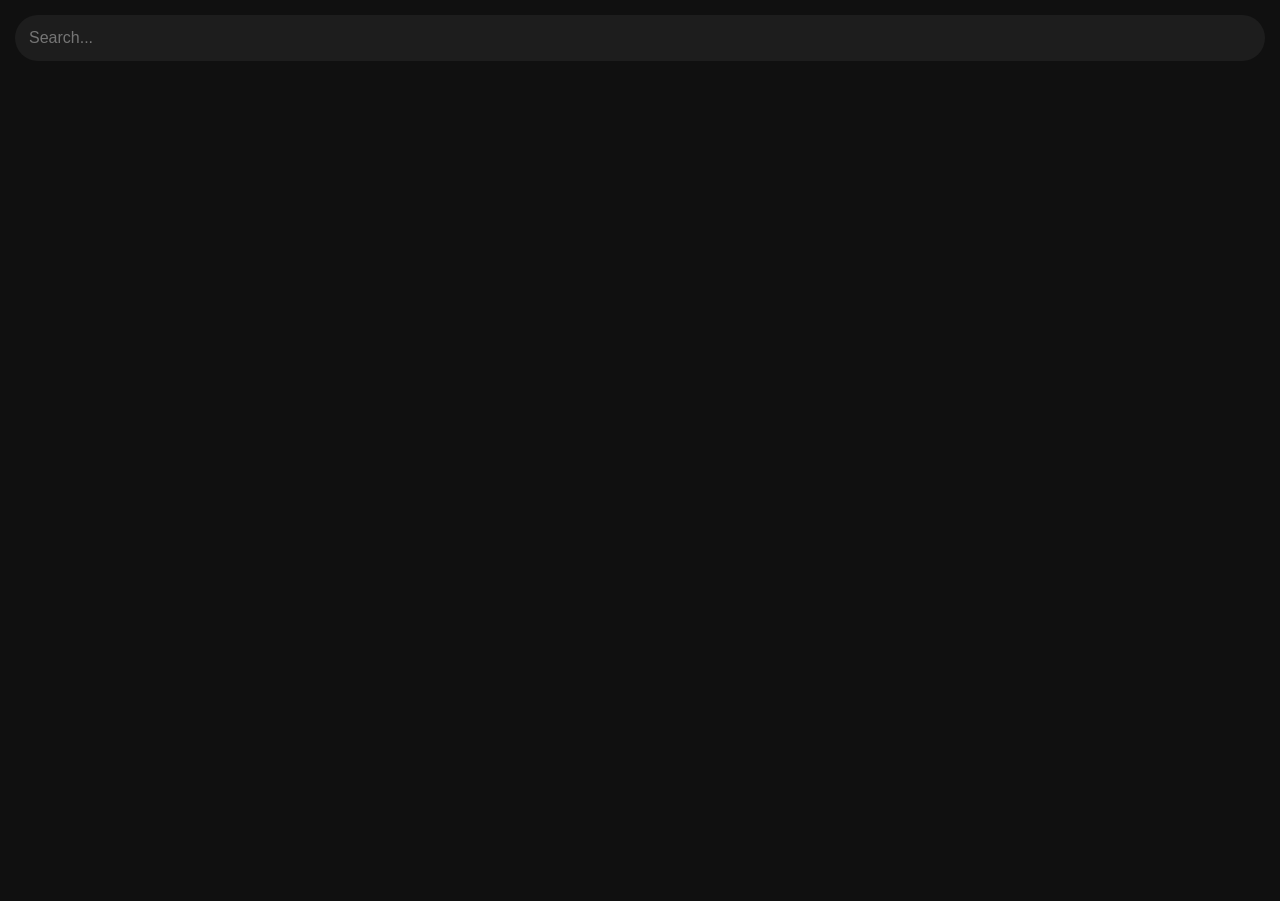
==== index.html @ e72504ae "Add files via upload" ====
<!DOCTYPE html>
<html lang="en">
<head>

<meta charset="UTF-8">
<meta name="viewport" content="width=device-width, initial-scale=1">

<title>Vectras VM Shop</title>

<style>

*{
margin:0;
padding:0;
box-sizing:border-box;
font-family:Arial,sans-serif;
}

body{
background:#101010;
color:white;
height:100vh;
overflow:hidden;
}

.header{
padding:15px;
}

.search{
width:100%;
padding:14px;
background:#1d1d1d;
border:none;
border-radius:25px;
color:white;
font-size:16px;
outline:none;
}

.vmList{
height:calc(100vh - 75px);
overflow-y:auto;
padding:12px;
}

.vm{
display:flex;
align-items:center;
background:#1d1d1d;
padding:14px;
border-radius:16px;
margin-bottom:12px;
cursor:pointer;
transition:.2s;
}

.vm:hover{
background:#292929;
}

.icon{
width:50px;
height:50px;
margin-right:15px;
flex-shrink:0;
}

.icon img{
width:100%;
height:100%;
object-fit:contain;
}

.info{
flex:1;
}

.name{
font-size:20px;
font-weight:bold;
}

.details{
margin-top:5px;
font-size:14px;
color:#aaa;
}

.arrow{
font-size:24px;
color:#666;
}

</style>

</head>

<body>

<div class="header">

<input
id="search"
class="search"
placeholder="Search..."
oninput="filterVMs()">

</div>

<div id="vmList" class="vmList"></div>

<script>

let allVMs=[];

async function loadVMs(){

const files=await fetch("vms/index.json").then(r=>r.json());

const promises=files.map(file=>
fetch("vms/"+file).then(r=>r.json())
);

allVMs=await Promise.all(promises);

allVMs.sort((a,b)=>
a.name.localeCompare(b.name)
);

render(allVMs);

}

function render(vms){

const list=document.getElementById("vmList");

list.innerHTML="";

vms.forEach(vm=>{

list.innerHTML+=`

<div class="vm"
onclick="window.open('${vm.download}','_blank')">

<div class="icon">

<img src="${vm.icon}">

</div>

<div class="info">

<div class="name">
${vm.name}
</div>

<div class="details">
${vm.details}
</div>

</div>

<div class="arrow">
➜
</div>

</div>

`;

});

}

function filterVMs(){

const search=document
.getElementById("search")
.value
.toLowerCase();

const filtered=allVMs.filter(vm=>

vm.name.toLowerCase().includes(search) ||

vm.details.toLowerCase().includes(search)

);

render(filtered);

}

loadVMs();

</script>

</body>
</html>
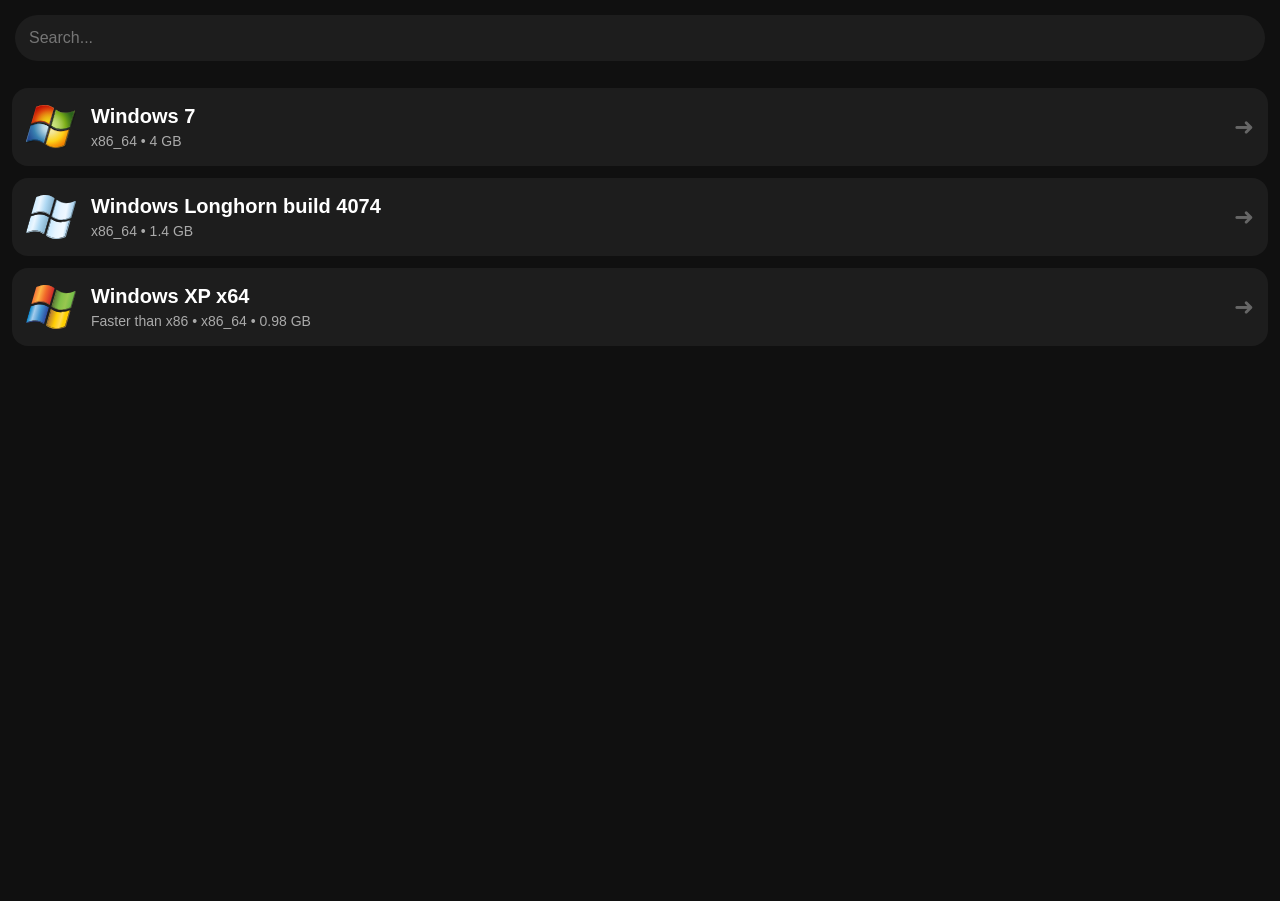
==== commit 67cf960a: "Add favicon link to index.html" ====
--- a/index.html
+++ b/index.html
@@ -5,7 +5,8 @@
 <meta charset="UTF-8">
 <meta name="viewport" content="width=device-width, initial-scale=1">
 
-<title>Vectras VM Shop</title>
+<title>Vectras Catalog</title>
+<link rel="icon" type="image/x-icon" href="./favicon.ico">
 
 <style>
 
@@ -119,7 +120,7 @@
 const files=await fetch("vms/index.json").then(r=>r.json());
 
 const promises=files.map(file=>
-fetch("vms/"+file).then(r=>r.json())
+fetch("vms/"+file+".json").then(r=>r.json())
 );
 
 allVMs=await Promise.all(promises);
@@ -199,4 +200,4 @@
 </script>
 
 </body>
-</html>+</html>
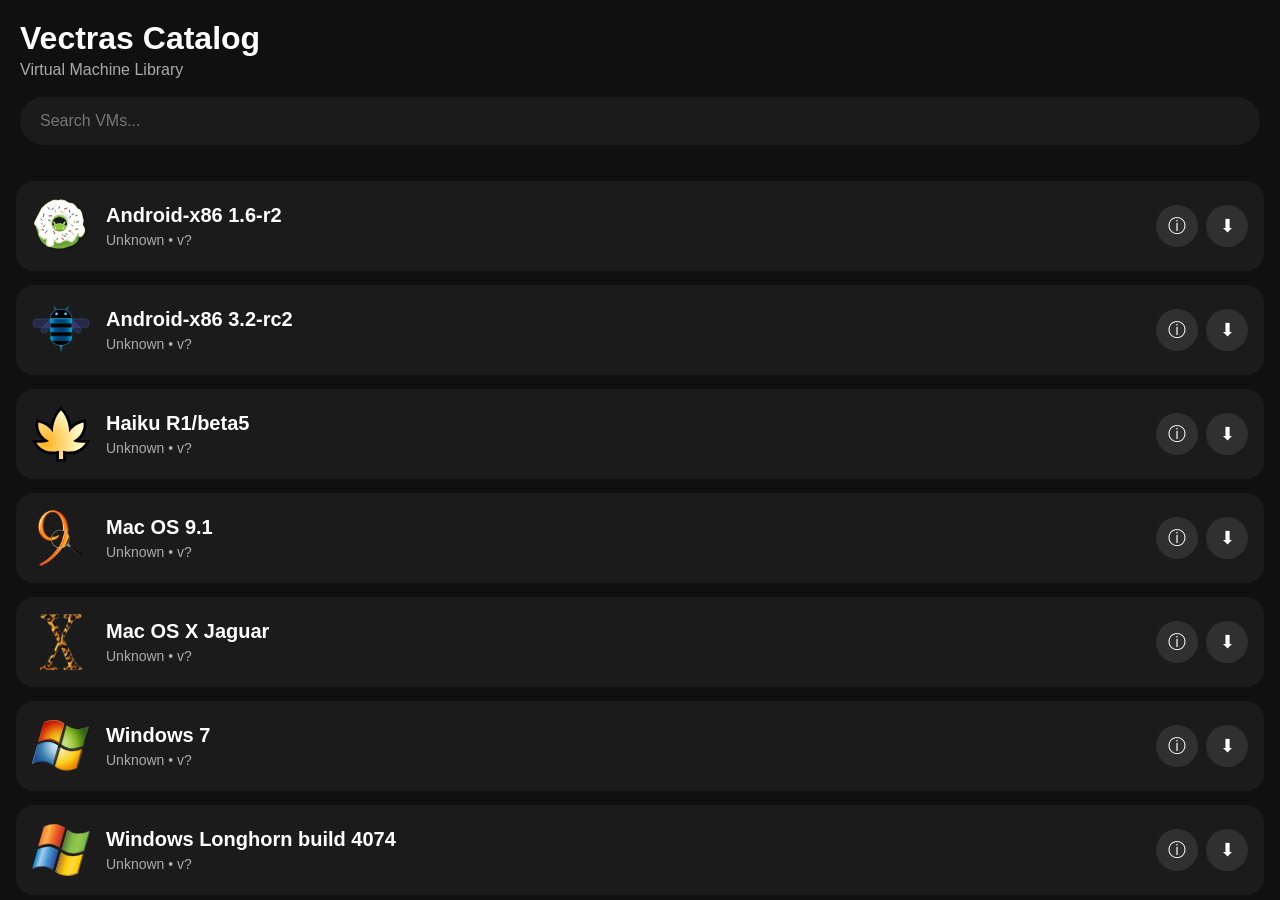
==== commit 929ef1a6: "Updated index.html" ====
--- a/index.html
+++ b/index.html
@@ -6,198 +6,185 @@
 <meta name="viewport" content="width=device-width, initial-scale=1">
 
 <title>Vectras Catalog</title>
-<link rel="icon" type="image/x-icon" href="./favicon.ico">
 
-<style>
-
-*{
-margin:0;
-padding:0;
-box-sizing:border-box;
-font-family:Arial,sans-serif;
-}
-
-body{
-background:#101010;
-color:white;
-height:100vh;
-overflow:hidden;
-}
-
-.header{
-padding:15px;
-}
-
-.search{
-width:100%;
-padding:14px;
-background:#1d1d1d;
-border:none;
-border-radius:25px;
-color:white;
-font-size:16px;
-outline:none;
-}
-
-.vmList{
-height:calc(100vh - 75px);
-overflow-y:auto;
-padding:12px;
-}
-
-.vm{
-display:flex;
-align-items:center;
-background:#1d1d1d;
-padding:14px;
-border-radius:16px;
-margin-bottom:12px;
-cursor:pointer;
-transition:.2s;
-}
-
-.vm:hover{
-background:#292929;
-}
-
-.icon{
-width:50px;
-height:50px;
-margin-right:15px;
-flex-shrink:0;
-}
-
-.icon img{
-width:100%;
-height:100%;
-object-fit:contain;
-}
-
-.info{
-flex:1;
-}
-
-.name{
-font-size:20px;
-font-weight:bold;
-}
-
-.details{
-margin-top:5px;
-font-size:14px;
-color:#aaa;
-}
-
-.arrow{
-font-size:24px;
-color:#666;
-}
-
-</style>
+<link rel="stylesheet" href="style.css">
 
 </head>
 
 <body>
 
-<div class="header">
+<header class="header">
+
+<div class="title">
+<h1>Vectras Catalog</h1>
+<p>Virtual Machine Library</p>
+</div>
+
+<div class="searchContainer">
 
 <input
 id="search"
-class="search"
-placeholder="Search..."
+type="text"
+placeholder="Search VMs..."
 oninput="filterVMs()">
 
 </div>
 
-<div id="vmList" class="vmList"></div>
+</header>
 
-<script>
+<main>
 
-let allVMs=[];
-
-async function loadVMs(){
-
-const files=await fetch("vms/index.json").then(r=>r.json());
-
-const promises=files.map(file=>
-fetch("vms/"+file+".json").then(r=>r.json())
-);
-
-allVMs=await Promise.all(promises);
-
-allVMs.sort((a,b)=>
-a.name.localeCompare(b.name)
-);
-
-render(allVMs);
-
-}
-
-function render(vms){
-
-const list=document.getElementById("vmList");
-
-list.innerHTML="";
-
-vms.forEach(vm=>{
-
-list.innerHTML+=`
-
-<div class="vm"
-onclick="window.open('${vm.download}','_blank')">
-
-<div class="icon">
-
-<img src="${vm.icon}">
+<div
+id="vmList"
+class="vmList">
 
 </div>
 
-<div class="info">
+</main>
 
-<div class="name">
-${vm.name}
+<!-- ========================= -->
+
+<div
+id="infoModal"
+class="modal">
+
+<div class="modalCard">
+
+<div class="modalHeader">
+
+<div>
+
+<h2 id="vmTitle">
+Loading...
+</h2>
+
+<p id="vmSubtitle">
+</p>
+
 </div>
 
-<div class="details">
-${vm.details}
+<button
+class="closeButton"
+onclick="closeInfo()">
+
+✕
+
+</button>
+
+</div>
+
+<div class="tabBar">
+
+<button
+class="tab active"
+onclick="openTab('information')">
+
+Information
+
+</button>
+
+<button
+class="tab"
+onclick="openTab('qemu')">
+
+QEMU
+
+</button>
+
+</div>
+
+<div
+id="information"
+class="tabContent active">
+
+<table class="infoTable">
+
+<tr>
+
+<td>Name</td>
+
+<td id="infoName"></td>
+
+</tr>
+
+<tr>
+
+<td>Author</td>
+
+<td id="infoAuthor"></td>
+
+</tr>
+
+<tr>
+
+<td>Version</td>
+
+<td id="infoVersion"></td>
+
+</tr>
+
+<tr>
+
+<td>Architecture</td>
+
+<td id="infoArch"></td>
+
+</tr>
+
+<tr>
+
+<td>File Size</td>
+
+<td id="infoFileSize"></td>
+
+</tr>
+
+<tr>
+
+<td>Disk Size</td>
+
+<td id="infoDiskSize"></td>
+
+</tr>
+
+</table>
+
+<h3>Description</h3>
+
+<p id="infoDescription"></p>
+
+<a
+id="infoSource"
+target="_blank">
+
+Description Source
+
+</a>
+
+</div>
+
+<div
+id="qemu"
+class="tabContent">
+
+<h3>QEMU Command</h3>
+
+<pre id="qemuCommand"></pre>
+
+<h3>Decoded</h3>
+
+<div
+id="qemuDecoded">
+
 </div>
 
 </div>
 
-<div class="arrow">
-➜
 </div>
 
 </div>
 
-`;
-
-});
-
-}
-
-function filterVMs(){
-
-const search=document
-.getElementById("search")
-.value
-.toLowerCase();
-
-const filtered=allVMs.filter(vm=>
-
-vm.name.toLowerCase().includes(search) ||
-
-vm.details.toLowerCase().includes(search)
-
-);
-
-render(filtered);
-
-}
-
-loadVMs();
-
-</script>
+<script src="script.js"></script>
 
 </body>
-</html>
+</html>
--- a/style.css
+++ b/style.css
@@ -0,0 +1,420 @@
+:root{
+
+--bg:#101010;
+--surface:#1b1b1b;
+--surface2:#252525;
+--accent:#4CAF50;
+--text:#ffffff;
+--sub:#aaaaaa;
+--radius:18px;
+
+}
+
+*{
+margin:0;
+padding:0;
+box-sizing:border-box;
+font-family:Arial,sans-serif;
+}
+
+body{
+
+background:var(--bg);
+color:var(--text);
+height:100vh;
+display:flex;
+flex-direction:column;
+overflow:hidden;
+
+}
+
+.header{
+
+padding:20px;
+
+}
+
+.title h1{
+
+font-size:32px;
+
+}
+
+.title p{
+
+color:var(--sub);
+margin-top:4px;
+
+}
+
+.searchContainer{
+
+margin-top:18px;
+
+}
+
+#search{
+
+width:100%;
+padding:15px 20px;
+border:none;
+outline:none;
+border-radius:999px;
+
+background:var(--surface);
+
+color:white;
+
+font-size:16px;
+
+}
+
+main{
+
+flex:1;
+overflow:hidden;
+
+}
+
+.vmList{
+
+height:100%;
+overflow-y:auto;
+
+padding:16px;
+
+}
+
+.vm{
+
+display:flex;
+
+align-items:center;
+
+background:var(--surface);
+
+border-radius:var(--radius);
+
+padding:16px;
+
+margin-bottom:14px;
+
+transition:.25s;
+
+cursor:pointer;
+
+}
+
+.vm:hover{
+
+background:var(--surface2);
+
+transform:translateY(-2px);
+
+}
+
+.vmIcon{
+
+width:58px;
+height:58px;
+
+margin-right:16px;
+
+flex-shrink:0;
+
+}
+
+.vmIcon img{
+
+width:100%;
+height:100%;
+
+object-fit:contain;
+
+}
+
+.vmInfo{
+
+flex:1;
+
+}
+
+.vmName{
+
+font-size:20px;
+font-weight:bold;
+
+}
+
+.vmDetails{
+
+margin-top:5px;
+
+color:var(--sub);
+
+font-size:14px;
+
+}
+
+.vmButtons{
+
+display:flex;
+
+align-items:center;
+
+gap:8px;
+
+}
+
+.vmButtons button{
+
+width:42px;
+height:42px;
+
+border:none;
+
+border-radius:50%;
+
+background:#303030;
+
+color:white;
+
+cursor:pointer;
+
+font-size:18px;
+
+transition:.2s;
+
+}
+
+.vmButtons button:hover{
+
+background:#444;
+
+}
+
+.modal{
+
+position:fixed;
+
+left:0;
+top:0;
+
+width:100%;
+height:100%;
+
+display:none;
+
+align-items:center;
+justify-content:center;
+
+background:rgba(0,0,0,.7);
+
+z-index:1000;
+
+}
+
+.modalCard{
+
+width:min(700px,92vw);
+
+max-height:90vh;
+
+overflow-y:auto;
+
+background:#1b1b1b;
+
+border-radius:20px;
+
+padding:22px;
+
+}
+
+.modalHeader{
+
+display:flex;
+
+justify-content:space-between;
+
+align-items:center;
+
+margin-bottom:18px;
+
+}
+
+.closeButton{
+
+width:42px;
+height:42px;
+
+border:none;
+
+border-radius:50%;
+
+background:#333;
+
+color:white;
+
+font-size:20px;
+
+cursor:pointer;
+
+}
+
+.tabBar{
+
+display:flex;
+
+gap:10px;
+
+margin-bottom:20px;
+
+}
+
+.tab{
+
+padding:12px 22px;
+
+border:none;
+
+border-radius:999px;
+
+background:#2d2d2d;
+
+color:white;
+
+cursor:pointer;
+
+}
+
+.tab.active{
+
+background:var(--accent);
+
+}
+
+.tabContent{
+
+display:none;
+
+}
+
+.tabContent.active{
+
+display:block;
+
+}
+
+.infoTable{
+
+width:100%;
+
+border-collapse:collapse;
+
+margin-bottom:18px;
+
+}
+
+.infoTable td{
+
+padding:10px;
+
+border-bottom:1px solid #333;
+
+vertical-align:top;
+
+}
+
+.infoTable td:first-child{
+
+width:170px;
+
+font-weight:bold;
+
+}
+
+#infoDescription{
+
+margin:12px 0;
+
+line-height:1.6;
+
+color:#ddd;
+
+}
+
+#infoSource{
+
+color:#6db7ff;
+
+text-decoration:none;
+
+}
+
+pre{
+
+margin-top:12px;
+
+padding:14px;
+
+border-radius:12px;
+
+background:#111;
+
+overflow:auto;
+
+white-space:pre-wrap;
+
+word-break:break-word;
+
+}
+
+#qemuDecoded{
+
+margin-top:18px;
+
+display:grid;
+
+grid-template-columns:repeat(auto-fit,minmax(240px,1fr));
+
+gap:12px;
+
+}
+
+.qemuItem{
+
+background:#252525;
+
+padding:12px;
+
+border-radius:12px;
+
+}
+
+.qemuTitle{
+
+font-weight:bold;
+
+margin-bottom:6px;
+
+}
+
+.qemuValue{
+
+color:#cccccc;
+
+}
+
+::-webkit-scrollbar{
+
+width:8px;
+
+}
+
+::-webkit-scrollbar-thumb{
+
+background:#444;
+
+border-radius:20px;
+
+}
